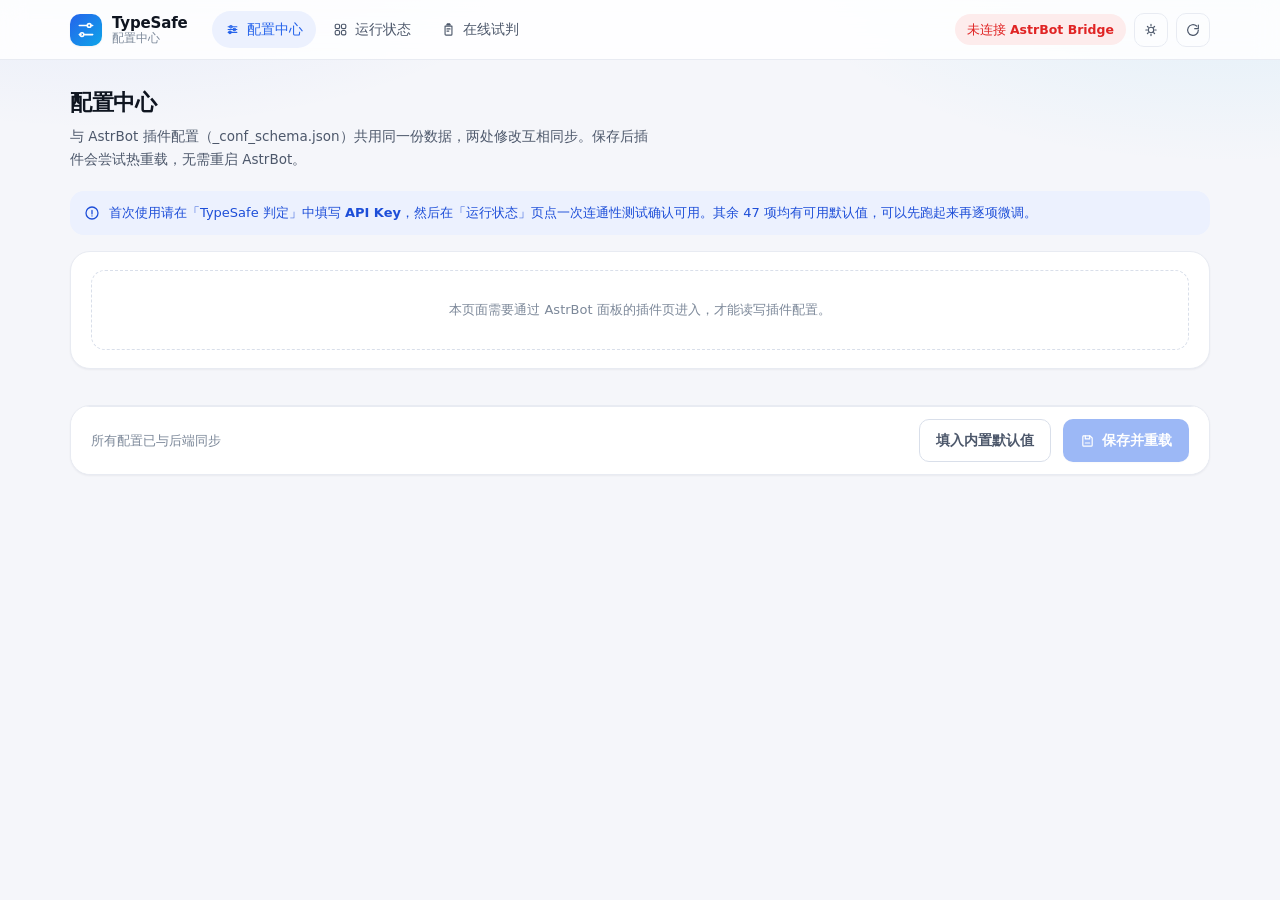
==== pages/typesafe-console/index.html @ 8963c7ea "feat(webui): 新增插件配置中心页面与配套后端 API - 新增 pages/typesafe-console 插件页，含配置中心、运行状态、在线试判三个标签页 - 配置中心按 8 个分组覆" ====
<!DOCTYPE html>
<html lang="zh-CN" data-theme="light">
<head>
<meta charset="UTF-8">
<meta name="viewport" content="width=device-width, initial-scale=1.0">
<meta name="theme-color" id="theme-color" content="#f5f6fa">
<title>TypeSafe · 配置中心</title>
<style id="boot-style">
  html, body { margin: 0; background: #f5f6fa; color: #0f1520; }
  html[data-theme="dark"], html[data-theme="dark"] body { background: #090c12; color: #e8edf6; }
</style>
<link rel="stylesheet" href="./style.css">
</head>
<body>
<a class="skip-link" href="#main">跳到主要内容</a>

<div class="app">
  <header class="appbar">
    <div class="appbar-inner">
      <a class="brand" href="#/config">
        <span class="brand-mark" aria-hidden="true">
          <svg viewBox="0 0 24 24" fill="none" stroke="currentColor" stroke-width="1.9" stroke-linecap="round" stroke-linejoin="round">
            <path d="M4 6.5h9.5M18 6.5h2M4 17.5h2M10.5 17.5H20"></path>
            <circle cx="15.8" cy="6.5" r="2.2"></circle>
            <circle cx="7.2" cy="17.5" r="2.2"></circle>
          </svg>
        </span>
        <span class="brand-text">
          <strong>TypeSafe</strong>
          <em id="brand-version">配置中心</em>
        </span>
      </a>

      <nav class="nav-pills" aria-label="主导航">
        <a class="nav-pill" href="#/config" data-nav="config">
          <svg viewBox="0 0 24 24" fill="none" stroke="currentColor" stroke-width="1.8" stroke-linecap="round" stroke-linejoin="round" aria-hidden="true">
            <path d="M5 7.5h14M5 12h14M5 16.5h14"></path><circle cx="9.5" cy="7.5" r="2"></circle>
            <circle cx="15" cy="12" r="2"></circle><circle cx="8" cy="16.5" r="2"></circle>
          </svg>
          <span>配置中心</span>
          <span class="nav-badge nav-badge-warn" id="nav-dirty" hidden>未保存</span>
        </a>
        <a class="nav-pill" href="#/status" data-nav="status">
          <svg viewBox="0 0 24 24" fill="none" stroke="currentColor" stroke-width="1.8" stroke-linecap="round" stroke-linejoin="round" aria-hidden="true">
            <rect x="3.5" y="3.5" width="7" height="7" rx="2.2"></rect><rect x="13.5" y="3.5" width="7" height="7" rx="2.2"></rect>
            <rect x="3.5" y="13.5" width="7" height="7" rx="2.2"></rect><rect x="13.5" y="13.5" width="7" height="7" rx="2.2"></rect>
          </svg>
          <span>运行状态</span>
        </a>
        <a class="nav-pill" href="#/try" data-nav="try">
          <svg viewBox="0 0 24 24" fill="none" stroke="currentColor" stroke-width="1.8" stroke-linecap="round" stroke-linejoin="round" aria-hidden="true">
            <path d="M9 4.5h6M10 4.5V3h4v1.5"></path>
            <path d="M6.5 6.5h11v13a1.5 1.5 0 0 1-1.5 1.5H8a1.5 1.5 0 0 1-1.5-1.5v-13z"></path>
            <path d="M9.5 11h5M9.5 14.5h3"></path>
          </svg>
          <span>在线试判</span>
        </a>
      </nav>

      <div class="appbar-actions">
        <span class="status-chip" id="data-status" data-state="idle" aria-live="polite">等待加载</span>
        <button class="icon-btn" type="button" id="theme-toggle" aria-label="切换深浅色主题" title="切换深浅色主题">
          <svg viewBox="0 0 24 24" fill="none" stroke="currentColor" stroke-width="1.8" stroke-linecap="round" aria-hidden="true">
            <circle cx="12" cy="12" r="4.1"></circle>
            <path d="M12 3.6v1.9M12 18.5v1.9M4.3 12h1.9M17.8 12h1.9M6.6 6.6l1.3 1.3M16.1 16.1l1.3 1.3M17.4 6.6l-1.3 1.3M7.9 16.1l-1.3 1.3"></path>
          </svg>
        </button>
        <button class="icon-btn" type="button" id="refresh-btn" aria-label="刷新配置" title="刷新配置 (R)">
          <svg viewBox="0 0 24 24" fill="none" stroke="currentColor" stroke-width="1.8" stroke-linecap="round" stroke-linejoin="round" aria-hidden="true">
            <path d="M20 12a8 8 0 1 1-2.6-5.9"></path><path d="M20 4.6V10h-5.4"></path>
          </svg>
        </button>
      </div>
    </div>
  </header>

  <main class="main" id="main" tabindex="-1">
    <div class="container">

      <!-- ══ 配置中心 ══ -->
      <section data-view-panel="config">
        <div class="page-head">
          <h1>配置中心</h1>
          <p>与 AstrBot 插件配置（_conf_schema.json）共用同一份数据，两处修改互相同步。保存后插件会尝试热重载，无需重启 AstrBot。</p>
        </div>

        <div class="note">
          <svg viewBox="0 0 24 24" fill="none" stroke="currentColor" stroke-width="1.9" stroke-linecap="round" aria-hidden="true">
            <circle cx="12" cy="12" r="9"></circle><path d="M12 8.2v5.2M12 16.4h.01"></path>
          </svg>
          <span>首次使用请在「TypeSafe 判定」中填写 <strong>API Key</strong>，然后在「运行状态」页点一次连通性测试确认可用。其余 47 项均有可用默认值，可以先跑起来再逐项微调。</span>
        </div>

        <div id="config-sections" class="view-loading">
          <div class="skeleton"></div>
          <div class="skeleton"></div>
          <div class="skeleton"></div>
        </div>

        <div class="card" style="margin-top:18px">
          <div class="action-bar">
            <span class="action-note" id="action-note">所有配置已与后端同步</span>
            <button class="btn btn-ghost" type="button" id="reload-defaults">填入内置默认值</button>
            <button class="btn btn-primary" type="button" id="save-btn" disabled>
              <svg viewBox="0 0 24 24" fill="none" stroke="currentColor" stroke-width="1.9" stroke-linecap="round" stroke-linejoin="round" aria-hidden="true">
                <path d="M5 4.5h11L19.5 8v11.5A1.5 1.5 0 0 1 18 21H6a1.5 1.5 0 0 1-1.5-1.5V6A1.5 1.5 0 0 1 6 4.5z"></path>
                <path d="M8.5 4.5v5h7v-5M8.5 16h7"></path>
              </svg>
              保存并重载
            </button>
          </div>
        </div>
      </section>

      <!-- ══ 运行状态 ══ -->
      <section data-view-panel="status" hidden>
        <div class="page-head">
          <h1>运行状态</h1>
          <p>当前生效的判定与回复策略，等价于群里的 <code>/typesafe_status</code> 指令，但更完整且可一键测试连通性。</p>
        </div>

        <div class="card">
          <div class="card-head">
            <div>
              <h2>连通性与生效参数</h2>
              <p>修改配置后这里会同步刷新</p>
            </div>
            <div class="card-head-right">
              <button class="btn btn-ghost btn-sm" type="button" id="probe-btn">测试 TypeSafe 连通性</button>
            </div>
          </div>
          <div class="card-body">
            <p class="note" id="probe-result" hidden style="margin-bottom:14px"></p>
            <div id="status-body">
              <div class="view-loading">
                <div class="skeleton"></div>
                <div class="skeleton"></div>
              </div>
            </div>
          </div>
        </div>
      </section>

      <!-- ══ 在线试判 ══ -->
      <section data-view-panel="try" hidden>
        <div class="page-head">
          <h1>在线试判</h1>
          <p>输入一段消息，用当前的 API Key、模型与允许类型配置真实调用一次 TypeSafe，查看它会怎么判。不会触发任何真实回复。</p>
        </div>

        <div class="try-layout">
          <div class="card" style="margin-bottom:0">
            <div class="card-head">
              <div>
                <h2>试判输入</h2>
                <p>Ctrl / ⌘ + Enter 快速执行</p>
              </div>
            </div>
            <div class="card-body">
              <div class="field">
                <div class="field-head">
                  <label class="field-label" for="try-input">待判定的消息</label>
                  <span class="field-hint">例如「怎么安装 Docker？」</span>
                </div>
                <textarea class="textarea" id="try-input" rows="3" placeholder="输入一条群聊消息，试试 TypeSafe 会怎么判"></textarea>
              </div>

              <div style="margin-top:16px">
                <div class="field-head" style="margin-bottom:8px">
                  <span class="field-label">模拟上下文（可选）</span>
                  <span class="field-hint">最多 10 条，用于验证上下文对判定的影响</span>
                </div>
                <div id="try-recent"></div>
                <button class="btn btn-ghost btn-sm" type="button" id="try-add-recent" style="margin-top:8px">添加一条上下文</button>
              </div>

              <button class="btn btn-primary" type="button" id="try-btn" style="margin-top:16px">
                <svg viewBox="0 0 24 24" fill="none" stroke="currentColor" stroke-width="1.9" stroke-linecap="round" stroke-linejoin="round" aria-hidden="true">
                  <path d="M5 12h13M13 6.5l5.5 5.5L13 17.5"></path>
                </svg>
                开始试判
              </button>
            </div>
          </div>

          <div class="card" style="margin-bottom:0">
            <div class="card-head">
              <div>
                <h2>结构化裁决结果</h2>
                <p>逐闸门展示判定链路</p>
              </div>
            </div>
            <div class="card-body">
              <div id="try-result"></div>
            </div>
          </div>
        </div>
      </section>

    </div>
  </main>
</div>

<div class="toast-stack" id="toast-stack" aria-live="polite" aria-atomic="false"></div>

<script src="./js/data.js"></script>
<script src="./js/config.js"></script>
<script src="./js/views.js"></script>
<script src="./js/app.js"></script>
</body>
</html>
---- pages/typesafe-console/style.css ----
/* ============================================================
   TypeSafe 配置中心
   骨架：令牌 → 顶栏 → 卡片 → 控件 → 状态/试判 → 响应式
   ============================================================ */

/* ── 令牌 ───────────────────────────────────────────────── */
:root {
  color-scheme: light;

  --bg: #f5f6fa;
  --mesh: radial-gradient(720px 340px at 8% -12%, rgba(37, 99, 235, .10), transparent 70%),
          radial-gradient(680px 320px at 96% -6%, rgba(14, 165, 233, .10), transparent 68%);
  --card: #ffffff;
  --card-sunken: #f7f8fc;
  --line: #e8ebf2;
  --line-strong: #d9dfea;

  --text: #0f1520;
  --text-2: #4d586b;
  --text-3: #7c8899;

  --brand: #2563eb;
  --brand-strong: #1d4ed8;
  --brand-soft: #ecf1fe;
  --accent: #0ea5e9;
  --accent-soft: #e7f5fd;
  --success: #0e9f6e;
  --success-soft: #e6f7f1;
  --danger: #e02424;
  --danger-soft: #fdecec;
  --warning: #b45309;
  --warning-soft: #fdf2e2;

  --r-xs: 8px;
  --r-sm: 10px;
  --r-md: 14px;
  --r-lg: 20px;
  --r-pill: 999px;

  --shadow-1: 0 1px 2px rgba(15, 21, 32, .05);
  --shadow-2: 0 6px 20px -8px rgba(15, 21, 32, .18);

  --ring: 0 0 0 3px rgba(37, 99, 235, .2);
  --appbar-h: 60px;
}

html[data-theme="dark"] {
  color-scheme: dark;

  --bg: #090c12;
  --mesh: radial-gradient(720px 340px at 8% -12%, rgba(59, 130, 246, .16), transparent 70%),
          radial-gradient(680px 320px at 96% -6%, rgba(14, 165, 233, .12), transparent 68%);
  --card: #111722;
  --card-sunken: #0d131d;
  --line: #1e2735;
  --line-strong: #2d394d;

  --text: #e9eef7;
  --text-2: #a7b3c6;
  --text-3: #78869c;

  --brand: #6c9bff;
  --brand-strong: #8fb2ff;
  --brand-soft: #16223a;
  --accent: #38bdf8;
  --accent-soft: #102a3a;
  --success: #3ddc97;
  --success-soft: #0f2e26;
  --danger: #fb7185;
  --danger-soft: #33161d;
  --warning: #fbbf24;
  --warning-soft: #31260f;

  --shadow-1: 0 1px 2px rgba(0, 0, 0, .5);
  --shadow-2: 0 8px 24px -10px rgba(0, 0, 0, .7);

  --ring: 0 0 0 3px rgba(108, 155, 255, .26);
}

/* ── 基础 ───────────────────────────────────────────────── */
*, *::before, *::after { box-sizing: border-box; }
html { -webkit-text-size-adjust: 100%; scroll-behavior: smooth; }

body {
  margin: 0;
  min-width: 320px;
  min-height: 100vh;
  background-color: var(--bg);
  background-image: var(--mesh);
  background-repeat: no-repeat;
  background-attachment: fixed;
  color: var(--text);
  font-family: "Segoe UI", "Microsoft YaHei", system-ui, -apple-system, sans-serif;
  font-size: 14px;
  line-height: 1.7;
  -webkit-font-smoothing: antialiased;
  touch-action: manipulation;
  -webkit-tap-highlight-color: transparent;
}

h1, h2, h3, p, figure { margin: 0; }
button, input, select, textarea { font: inherit; color: inherit; }
button { background: none; border: 0; padding: 0; cursor: pointer; }
button:disabled { cursor: not-allowed; opacity: .45; }
a { color: inherit; text-decoration: none; }
svg { display: block; width: 100%; height: 100%; }
[hidden] { display: none !important; }

.skip-link {
  position: absolute; left: -999px; top: 8px; z-index: 60;
  padding: 8px 14px; border-radius: var(--r-sm);
  background: var(--brand); color: #fff; font-weight: 600;
}
.skip-link:focus { left: 12px; }

:focus-visible { outline: none; box-shadow: var(--ring); border-radius: var(--r-xs); }

/* ── 顶栏 ───────────────────────────────────────────────── */
.appbar {
  position: sticky; top: 0; z-index: 40;
  height: var(--appbar-h);
  border-bottom: 1px solid var(--line);
  background: color-mix(in srgb, var(--card) 86%, transparent);
  backdrop-filter: blur(12px);
}

.appbar-inner {
  display: flex; align-items: center; gap: 16px;
  height: 100%; max-width: 1180px; margin: 0 auto; padding: 0 20px;
}

.brand { display: flex; align-items: center; gap: 10px; min-width: 0; }

.brand-mark {
  display: grid; place-items: center; flex: none;
  width: 32px; height: 32px; padding: 6px;
  border-radius: var(--r-sm);
  background: linear-gradient(135deg, var(--brand), var(--accent));
  color: #fff;
  box-shadow: var(--shadow-1);
}

.brand-text { display: flex; flex-direction: column; line-height: 1.2; min-width: 0; }
.brand-text strong { font-size: 15px; font-weight: 650; letter-spacing: -.01em; }
.brand-text em { font-style: normal; font-size: 11.5px; color: var(--text-3); }

.nav-pills { display: flex; align-items: center; gap: 4px; margin-left: 8px; }

.nav-pill {
  display: inline-flex; align-items: center; gap: 7px;
  padding: 7px 13px; border-radius: var(--r-pill);
  color: var(--text-2); font-size: 13.5px; font-weight: 550;
  transition: background .16s ease, color .16s ease;
}
.nav-pill svg { width: 15px; height: 15px; flex: none; }
.nav-pill:hover { background: var(--card-sunken); color: var(--text); }
.nav-pill.is-active { background: var(--brand-soft); color: var(--brand); }

.nav-badge {
  padding: 1px 6px; border-radius: var(--r-pill);
  background: var(--card-sunken); color: var(--text-3);
  font-size: 11px; font-weight: 600;
}
.nav-pill.is-active .nav-badge { background: var(--card); color: var(--brand); }
.nav-badge-warn { background: var(--warning-soft); color: var(--warning); }

.appbar-actions { display: flex; align-items: center; gap: 8px; margin-left: auto; }

.status-chip {
  padding: 4px 11px; border-radius: var(--r-pill);
  border: 1px solid var(--line);
  background: var(--card-sunken);
  color: var(--text-2); font-size: 12.5px; font-weight: 550;
  max-width: 220px; overflow: hidden; text-overflow: ellipsis; white-space: nowrap;
}
.status-chip[data-state="success"] { background: var(--success-soft); color: var(--success); border-color: transparent; }
.status-chip[data-state="error"] { background: var(--danger-soft); color: var(--danger); border-color: transparent; }
.status-chip[data-state="busy"] { background: var(--brand-soft); color: var(--brand); border-color: transparent; }

.icon-btn {
  display: grid; place-items: center;
  width: 34px; height: 34px; padding: 8px;
  border-radius: var(--r-sm);
  border: 1px solid var(--line);
  color: var(--text-2);
  transition: background .16s ease, color .16s ease, border-color .16s ease;
}
.icon-btn:hover { background: var(--card-sunken); color: var(--text); border-color: var(--line-strong); }
.icon-btn.is-busy svg { animation: spin 900ms linear infinite; }

@keyframes spin { to { transform: rotate(360deg); } }
@media (prefers-reduced-motion: reduce) {
  .icon-btn.is-busy svg { animation: none; }
  html { scroll-behavior: auto; }
}

/* ── 主体 ───────────────────────────────────────────────── */
.main { padding: 24px 0 64px; }
.container { max-width: 1180px; margin: 0 auto; padding: 0 20px; }

.page-head { margin-bottom: 20px; }
.page-head h1 { font-size: 22px; font-weight: 680; letter-spacing: -.014em; }
.page-head p { color: var(--text-2); font-size: 13.5px; margin-top: 4px; max-width: 68ch; }

.card {
  border: 1px solid var(--line);
  border-radius: var(--r-lg);
  background: var(--card);
  box-shadow: var(--shadow-1);
  margin-bottom: 18px;
  overflow: hidden;
}

.card-head {
  display: flex; align-items: flex-start; gap: 12px;
  padding: 16px 20px;
  border-bottom: 1px solid var(--line);
  background: var(--card-sunken);
}
.card-head h2 { font-size: 15.5px; font-weight: 650; letter-spacing: -.008em; }
.card-head p { color: var(--text-3); font-size: 12.5px; margin-top: 2px; }
.card-head-right { margin-left: auto; display: flex; align-items: center; gap: 8px; }
.card-body { padding: 18px 20px; }

.note {
  display: flex; gap: 9px;
  padding: 11px 14px; margin-bottom: 16px;
  border-radius: var(--r-md);
  background: var(--brand-soft); color: var(--brand-strong);
  font-size: 13px; line-height: 1.65;
}
.note svg { width: 16px; height: 16px; flex: none; margin-top: 3px; }
.note.is-warn { background: var(--warning-soft); color: var(--warning); }
.note.is-danger { background: var(--danger-soft); color: var(--danger); }

/* ── 表单栅格 ───────────────────────────────────────────── */
.grid-2 { display: grid; grid-template-columns: repeat(2, minmax(0, 1fr)); gap: 16px; }
.grid-3 { display: grid; grid-template-columns: repeat(3, minmax(0, 1fr)); gap: 16px; }
.field-wide { grid-column: 1 / -1; }

.field { display: flex; flex-direction: column; gap: 6px; min-width: 0; }
.field-head { display: flex; align-items: baseline; gap: 8px; flex-wrap: wrap; }
.field-label { font-size: 13px; font-weight: 600; }
.field-hint { color: var(--text-3); font-size: 12px; }
.field-desc { color: var(--text-3); font-size: 12px; line-height: 1.6; }
.field-meta { color: var(--text-3); font-size: 11.5px; font-variant-numeric: tabular-nums; }

.input, .select, .textarea {
  width: 100%;
  padding: 9px 12px;
  border: 1px solid var(--line-strong);
  border-radius: var(--r-sm);
  background: var(--card);
  color: var(--text);
  transition: border-color .16s ease, box-shadow .16s ease;
}
.input:hover, .select:hover, .textarea:hover { border-color: var(--text-3); }
.input:focus, .select:focus, .textarea:focus {
  outline: none; border-color: var(--brand); box-shadow: var(--ring);
}
.input:disabled, .select:disabled, .textarea:disabled {
  background: var(--card-sunken); color: var(--text-3); cursor: not-allowed;
}
.input-mono { font-family: ui-monospace, "Cascadia Code", Consolas, monospace; font-size: 12.5px; }
.textarea { min-height: 92px; resize: vertical; line-height: 1.65; }
.input-sm { width: 96px; }

.select { appearance: none; padding-right: 32px; background-repeat: no-repeat;
  background-position: right 11px center; background-size: 11px;
  background-image: url("data:image/svg+xml,%3Csvg xmlns='http://www.w3.org/2000/svg' viewBox='0 0 12 8' fill='none' stroke='%237c8899' stroke-width='1.6' stroke-linecap='round'%3E%3Cpath d='M1.5 2.5L6 6.5l4.5-4'/%3E%3C/svg%3E");
}

.switch-row {
  display: flex; align-items: center; gap: 12px;
  padding: 11px 13px;
  border: 1px solid var(--line);
  border-radius: var(--r-md);
  background: var(--card-sunken);
  cursor: pointer;
}
.switch-row:hover { border-color: var(--line-strong); }
.switch-row .switch-text { display: flex; flex-direction: column; gap: 2px; min-width: 0; }
.switch-row .switch-text b { font-size: 13px; font-weight: 600; }
.switch-row .switch-text span { color: var(--text-3); font-size: 12px; }

.switch { position: relative; flex: none; width: 40px; height: 22px; margin-left: auto; }
.switch input { position: absolute; opacity: 0; width: 100%; height: 100%; margin: 0; cursor: pointer; }
.switch-track {
  position: absolute; inset: 0;
  border-radius: var(--r-pill);
  background: var(--line-strong);
  transition: background .18s ease;
  pointer-events: none;
}
.switch-track::after {
  content: ""; position: absolute; top: 3px; left: 3px;
  width: 16px; height: 16px; border-radius: 50%;
  background: #fff; box-shadow: var(--shadow-1);
  transition: transform .18s ease;
}
.switch input:checked + .switch-track { background: var(--brand); }
.switch input:checked + .switch-track::after { transform: translateX(18px); }
.switch input:focus-visible + .switch-track { box-shadow: var(--ring); }

/* 多选（意图类型） */
.chip-group { display: flex; flex-wrap: wrap; gap: 8px; }
.chip {
  display: inline-flex; align-items: center; gap: 6px;
  padding: 6px 12px;
  border: 1px solid var(--line-strong);
  border-radius: var(--r-pill);
  background: var(--card);
  color: var(--text-2); font-size: 13px;
  cursor: pointer;
  transition: background .16s ease, color .16s ease, border-color .16s ease;
}
.chip:hover { border-color: var(--brand); color: var(--text); }
.chip input { position: absolute; opacity: 0; pointer-events: none; }
.chip.is-checked { background: var(--brand-soft); border-color: var(--brand); color: var(--brand); font-weight: 600; }
.chip.is-checked::before { content: "✓"; font-size: 11px; }
.chip-actions { display: flex; gap: 8px; margin-top: 10px; }

/* ── 按钮 ───────────────────────────────────────────────── */
.btn {
  display: inline-flex; align-items: center; gap: 7px;
  padding: 9px 16px;
  border-radius: var(--r-sm);
  border: 1px solid transparent;
  font-size: 13.5px; font-weight: 600;
  transition: background .16s ease, border-color .16s ease, color .16s ease, transform .1s ease;
}
.btn svg { width: 15px; height: 15px; flex: none; }
.btn:active:not(:disabled) { transform: translateY(1px); }
.btn-primary { background: var(--brand); color: #fff; box-shadow: var(--shadow-1); }
.btn-primary:hover:not(:disabled) { background: var(--brand-strong); }
.btn-ghost { border-color: var(--line-strong); background: var(--card); color: var(--text-2); }
.btn-ghost:hover:not(:disabled) { background: var(--card-sunken); color: var(--text); }
.btn-danger { border-color: var(--danger); background: var(--card); color: var(--danger); }
.btn-danger:hover:not(:disabled) { background: var(--danger-soft); }
.btn-sm { padding: 6px 12px; font-size: 12.5px; }
.btn.is-busy { position: relative; color: transparent !important; }
.btn.is-busy::after {
  content: ""; position: absolute; inset: 0; margin: auto;
  width: 14px; height: 14px; border-radius: 50%;
  border: 2px solid currentColor; border-top-color: transparent;
  color: #fff; animation: spin 700ms linear infinite;
}
.btn-ghost.is-busy::after { color: var(--text-2); }

.action-bar {
  position: sticky; bottom: 0; z-index: 30;
  display: flex; align-items: center; gap: 12px;
  padding: 12px 20px;
  border-top: 1px solid var(--line);
  background: color-mix(in srgb, var(--card) 92%, transparent);
  backdrop-filter: blur(10px);
}
.action-bar .action-note { color: var(--text-3); font-size: 12.5px; margin-right: auto; }

/* ── 状态页 ─────────────────────────────────────────────── */
.stat-grid { display: grid; grid-template-columns: repeat(4, minmax(0, 1fr)); gap: 12px; }
.stat {
  padding: 13px 15px;
  border: 1px solid var(--line);
  border-radius: var(--r-md);
  background: var(--card-sunken);
}
.stat-label { color: var(--text-3); font-size: 12px; }
.stat-value {
  font-size: 20px; font-weight: 680; letter-spacing: -.012em;
  font-variant-numeric: tabular-nums; margin-top: 2px;
  overflow: hidden; text-overflow: ellipsis; white-space: nowrap;
}
.stat-sub { color: var(--text-3); font-size: 11.5px; margin-top: 1px; }

.kv { display: grid; grid-template-columns: minmax(120px, 180px) minmax(0, 1fr); gap: 0; }
.kv > dt, .kv > dd {
  padding: 9px 0; margin: 0; border-bottom: 1px solid var(--line); font-size: 13px;
}
.kv > dt { color: var(--text-3); }
.kv > dd { color: var(--text); word-break: break-word; }
.kv > dt:last-of-type, .kv > dd:last-of-type { border-bottom: 0; }

.pill {
  display: inline-flex; align-items: center; gap: 5px;
  padding: 2px 9px; border-radius: var(--r-pill);
  font-size: 12px; font-weight: 600;
}
.pill-ok { background: var(--success-soft); color: var(--success); }
.pill-warn { background: var(--warning-soft); color: var(--warning); }
.pill-bad { background: var(--danger-soft); color: var(--danger); }
.pill-mute { background: var(--card-sunken); color: var(--text-3); }
.pill-brand { background: var(--brand-soft); color: var(--brand); }

.meter { height: 6px; border-radius: var(--r-pill); background: var(--line); overflow: hidden; margin-top: 6px; }
.meter > span { display: block; height: 100%; border-radius: var(--r-pill); background: var(--brand); transition: width .3s ease; }

/* ── 试判页 ─────────────────────────────────────────────── */
.try-layout { display: grid; grid-template-columns: minmax(0, 1fr) minmax(0, 1fr); gap: 18px; align-items: start; }

.verdict {
  display: flex; align-items: center; gap: 12px;
  padding: 14px 16px; border-radius: var(--r-md);
  border: 1px solid var(--line); background: var(--card-sunken);
}
.verdict.is-yes { border-color: transparent; background: var(--success-soft); }
.verdict.is-no { border-color: transparent; background: var(--card-sunken); }
.verdict-icon { display: grid; place-items: center; width: 34px; height: 34px; padding: 7px; border-radius: 50%; flex: none; background: var(--card); }
.verdict.is-yes .verdict-icon { color: var(--success); }
.verdict.is-no .verdict-icon { color: var(--text-3); }
.verdict-text b { font-size: 15px; font-weight: 680; display: block; }
.verdict-text span { color: var(--text-2); font-size: 12.5px; }

.gate-list { display: flex; flex-direction: column; gap: 8px; }
.gate {
  display: flex; align-items: center; gap: 10px;
  padding: 9px 12px; border-radius: var(--r-sm);
  border: 1px solid var(--line); font-size: 13px;
}
.gate-icon { display: grid; place-items: center; width: 18px; height: 18px; flex: none; border-radius: 50%; font-size: 11px; font-weight: 700; }
.gate.is-pass .gate-icon { background: var(--success-soft); color: var(--success); }
.gate.is-fail .gate-icon { background: var(--danger-soft); color: var(--danger); }
.gate-name { color: var(--text-2); }
.gate-val { margin-left: auto; font-weight: 600; font-variant-numeric: tabular-nums; }

.recent-row { display: flex; gap: 8px; align-items: center; margin-bottom: 8px; }
.recent-row .input { flex: 1 1 auto; }
.recent-row .input-sender { flex: 0 0 110px; }

.empty {
  padding: 28px 20px; text-align: center;
  border: 1px dashed var(--line-strong); border-radius: var(--r-md);
  color: var(--text-3); font-size: 13px;
}

.reason-box {
  padding: 12px 14px; border-radius: var(--r-md);
  background: var(--card-sunken); border: 1px solid var(--line);
  font-size: 12.5px; line-height: 1.7; color: var(--text-2);
  word-break: break-word;
}

/* ── 骨架屏 / 提示 ──────────────────────────────────────── */
.skeleton {
  border-radius: var(--r-sm);
  background: linear-gradient(90deg, var(--card-sunken) 25%, var(--line) 37%, var(--card-sunken) 63%);
  background-size: 400% 100%;
  animation: shimmer 1.4s ease infinite;
}
@keyframes shimmer { 0% { background-position: 100% 0; } 100% { background-position: 0 0; } }
@media (prefers-reduced-motion: reduce) { .skeleton { animation: none; } }

.view-loading { display: grid; gap: 12px; }
.view-loading .skeleton { height: 62px; }

.toast-stack {
  position: fixed; right: 18px; bottom: 18px; z-index: 70;
  display: flex; flex-direction: column; gap: 8px; max-width: min(360px, calc(100vw - 36px));
}
.toast {
  padding: 11px 15px; border-radius: var(--r-md);
  border: 1px solid var(--line); background: var(--card);
  box-shadow: var(--shadow-2); font-size: 13px;
  animation: toast-in .2s ease;
}
.toast.is-ok { border-color: transparent; background: var(--success-soft); color: var(--success); }
.toast.is-err { border-color: transparent; background: var(--danger-soft); color: var(--danger); }
@keyframes toast-in { from { opacity: 0; transform: translateY(8px); } to { opacity: 1; transform: none; } }

/* ── 响应式 ─────────────────────────────────────────────── */
@media (max-width: 900px) {
  .stat-grid { grid-template-columns: repeat(2, minmax(0, 1fr)); }
  .try-layout { grid-template-columns: minmax(0, 1fr); }
  .grid-3 { grid-template-columns: repeat(2, minmax(0, 1fr)); }
  .appbar-inner { gap: 10px; padding: 0 14px; }
  .brand-text em { display: none; }
  .nav-pill span:not(.nav-badge) { display: none; }
  .nav-pill { padding: 8px 11px; }
}

@media (max-width: 620px) {
  .grid-2, .grid-3 { grid-template-columns: minmax(0, 1fr); }
  .container { padding: 0 14px; }
  .card-body, .card-head { padding-left: 15px; padding-right: 15px; }
  .kv { grid-template-columns: minmax(0, 1fr); }
  .kv > dt { padding-bottom: 0; border-bottom: 0; }
  .kv > dd { padding-top: 2px; }
  .action-bar { flex-wrap: wrap; }
  .action-bar .action-note { width: 100%; margin-right: 0; }
  .status-chip { display: none; }
}
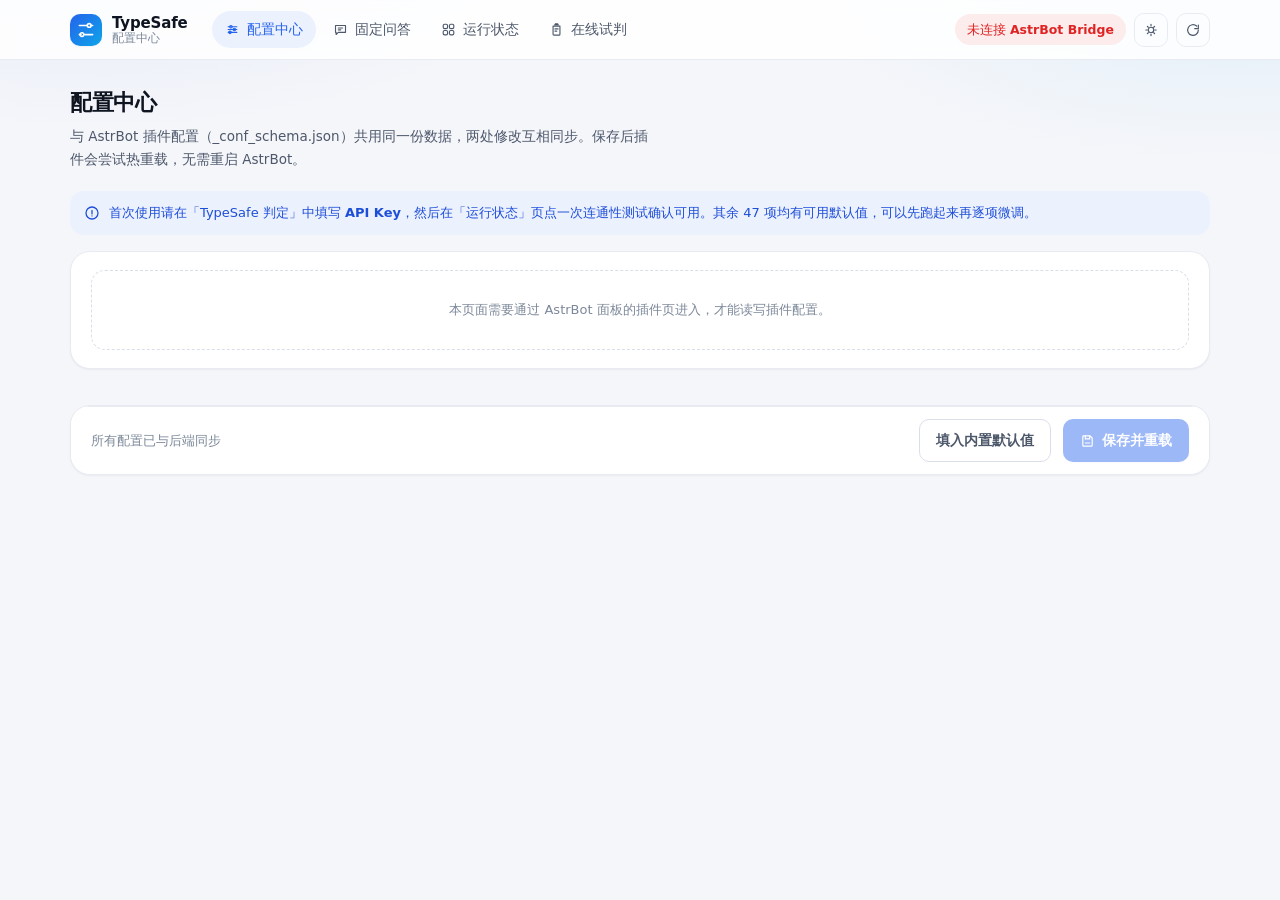
==== commit c4c769cf: "fix(webui): 补齐固定问答表管理页面 - 新增「固定问答」标签页：作用域切换、问答对增删改、KeyReply 一键导入与命中测试 - 新增 qa.js 视图，按答案内容分组展示，直观呈现「多" ====
--- a/pages/typesafe-console/index.html
+++ b/pages/typesafe-console/index.html
@@ -40,6 +40,14 @@
           <span>配置中心</span>
           <span class="nav-badge nav-badge-warn" id="nav-dirty" hidden>未保存</span>
         </a>
+        <a class="nav-pill" href="#/qa" data-nav="qa">
+          <svg viewBox="0 0 24 24" fill="none" stroke="currentColor" stroke-width="1.8" stroke-linecap="round" stroke-linejoin="round" aria-hidden="true">
+            <path d="M4 5.5h16v11H8.5L5 20v-3.5H4z"></path>
+            <path d="M8.5 9.5h7M8.5 12.5h4"></path>
+          </svg>
+          <span>固定问答</span>
+          <span class="nav-badge nav-badge-warn" id="qa-nav-dirty" hidden>未保存</span>
+        </a>
         <a class="nav-pill" href="#/status" data-nav="status">
           <svg viewBox="0 0 24 24" fill="none" stroke="currentColor" stroke-width="1.8" stroke-linecap="round" stroke-linejoin="round" aria-hidden="true">
             <rect x="3.5" y="3.5" width="7" height="7" rx="2.2"></rect><rect x="13.5" y="3.5" width="7" height="7" rx="2.2"></rect>
@@ -112,6 +120,96 @@
         </div>
       </section>
 
+      <!-- ══ 固定问答表 ══ -->
+      <section data-view-panel="qa" hidden>
+        <div class="page-head">
+          <h1>固定问答表</h1>
+          <p>KeyReply 兼容的问答表。消息先经本地正则召回，命中才触发 Jev 审核，再由 LLM 围绕该条答案生成回复；未命中一律静默。</p>
+        </div>
+
+        <div class="card">
+          <div class="card-head">
+            <div>
+              <h2>生效模式</h2>
+              <p>由「配置中心 → 固定问答表 → 回复来源」决定</p>
+            </div>
+          </div>
+          <div class="card-body">
+            <div id="qa-mode-bar" class="qa-mode-bar"></div>
+          </div>
+        </div>
+
+        <div class="card">
+          <div class="card-head">
+            <div>
+              <h2>作用域</h2>
+              <p>每个群 / 每个私聊可拥有独立问答表；未单独配置的会话回退到全局默认表</p>
+            </div>
+            <div class="card-head-right">
+              <select class="select" id="qa-new-kind" style="width:auto">
+                <option value="group">群聊</option>
+                <option value="private">私聊</option>
+              </select>
+              <input class="input" id="qa-new-id" type="text" placeholder="群号 / QQ" style="width:140px">
+              <button class="btn btn-ghost btn-sm" type="button" id="qa-add-scope">新建作用域</button>
+            </div>
+          </div>
+          <div class="card-body">
+            <div id="qa-scope-bar"></div>
+          </div>
+        </div>
+
+        <div class="card">
+          <div class="card-head">
+            <div>
+              <h2>问答对</h2>
+              <p>答案相同的多条 Q 会自动归为一组（多 Q 一 A）</p>
+            </div>
+            <div class="card-head-right">
+              <label class="btn btn-ghost btn-sm" for="qa-file">从 KeyReply 导入</label>
+            </div>
+          </div>
+          <div class="card-body">
+            <div class="note" style="margin-bottom:14px">
+              <svg viewBox="0 0 24 24" fill="none" stroke="currentColor" stroke-width="1.9" stroke-linecap="round" aria-hidden="true">
+                <circle cx="12" cy="12" r="9"></circle><path d="M12 8.2v5.2M12 16.4h.01"></path>
+              </svg>
+              <span>「%」是通配符，代表任意内容。例如 <code>怎么安装%</code> 能命中「怎么安装插件」，<code>%今天%天气%</code> 能命中「我想了解今天的天气情况」。</span>
+            </div>
+            <div class="qa-import-row">
+              <input class="input input-mono" id="qa-import-path" type="text" placeholder="triggers.yml 完整路径（留空自动探测）">
+              <button class="btn btn-primary btn-sm" type="button" id="qa-import-btn">导入</button>
+            </div>
+            <p class="field-meta" id="qa-import-hint" style="margin:6px 0 14px"></p>
+
+            <div id="qa-rows"></div>
+            <div style="margin-top:14px">
+              <button class="btn btn-ghost btn-sm" type="button" id="qa-add-row">新增一条</button>
+            </div>
+          </div>
+          <div class="action-bar">
+            <span class="action-note" id="qa-note">—</span>
+            <button class="btn btn-primary" type="button" id="qa-save-btn" disabled>保存当前作用域</button>
+          </div>
+        </div>
+
+        <div class="card">
+          <div class="card-head">
+            <div>
+              <h2>命中测试</h2>
+              <p>不会发送任何消息，也不会消耗 LLM 调用</p>
+            </div>
+          </div>
+          <div class="card-body">
+            <div class="qa-test-row">
+              <input class="input" id="qa-test-input" type="text" placeholder="输入一条消息，看看会不会命中、命中哪一条">
+              <button class="btn btn-primary" type="button" id="qa-test-btn">测试</button>
+            </div>
+            <div id="qa-test-result" style="margin-top:14px"></div>
+          </div>
+        </div>
+      </section>
+
       <!-- ══ 运行状态 ══ -->
       <section data-view-panel="status" hidden>
         <div class="page-head">
@@ -205,6 +303,7 @@
 
 <script src="./js/data.js"></script>
 <script src="./js/config.js"></script>
+<script src="./js/qa.js"></script>
 <script src="./js/views.js"></script>
 <script src="./js/app.js"></script>
 </body>
--- a/pages/typesafe-console/style.css
+++ b/pages/typesafe-console/style.css
@@ -467,6 +467,47 @@
 .toast.is-err { border-color: transparent; background: var(--danger-soft); color: var(--danger); }
 @keyframes toast-in { from { opacity: 0; transform: translateY(8px); } to { opacity: 1; transform: none; } }
 
+
+/* ── 固定问答表 ─────────────────────────────────────────── */
+.qa-mode-bar { display: flex; align-items: center; gap: 10px; flex-wrap: wrap; }
+
+.qa-import-row, .qa-test-row { display: flex; gap: 8px; align-items: center; }
+.qa-import-row .input, .qa-test-row .input { flex: 1 1 auto; }
+
+.qa-group {
+  border: 1px solid var(--line);
+  border-radius: var(--r-md);
+  margin-bottom: 12px;
+  overflow: hidden;
+}
+.qa-group-head {
+  display: flex; align-items: center; gap: 8px;
+  padding: 8px 14px;
+  background: var(--card-sunken);
+  border-bottom: 1px solid var(--line);
+}
+.qa-group-title { font-size: 12.5px; font-weight: 600; color: var(--text-2); }
+
+.qa-row { padding: 14px; border-bottom: 1px solid var(--line); }
+.qa-row:last-child { border-bottom: 0; }
+.qa-row.is-disabled { opacity: .5; }
+
+.qa-row-head { display: flex; align-items: center; gap: 10px; margin-bottom: 10px; }
+.qa-row-index { font-size: 12px; color: var(--text-3); font-variant-numeric: tabular-nums; }
+.qa-row-head .switch { margin-left: 0; }
+.qa-row-head .btn { margin-left: auto; }
+
+.qa-images { margin-top: 6px; }
+.qa-images > summary {
+  cursor: pointer; font-size: 12px; color: var(--text-3);
+  padding: 4px 0; list-style: none;
+}
+.qa-images > summary::-webkit-details-marker { display: none; }
+.qa-images > summary::before { content: "▸ "; }
+.qa-images[open] > summary::before { content: "▾ "; }
+.qa-images > summary:hover { color: var(--text); }
+.qa-images .textarea { margin-top: 6px; }
+
 /* ── 响应式 ─────────────────────────────────────────────── */
 @media (max-width: 900px) {
   .stat-grid { grid-template-columns: repeat(2, minmax(0, 1fr)); }
@@ -488,4 +529,4 @@
   .action-bar { flex-wrap: wrap; }
   .action-bar .action-note { width: 100%; margin-right: 0; }
   .status-chip { display: none; }
-}
+}
